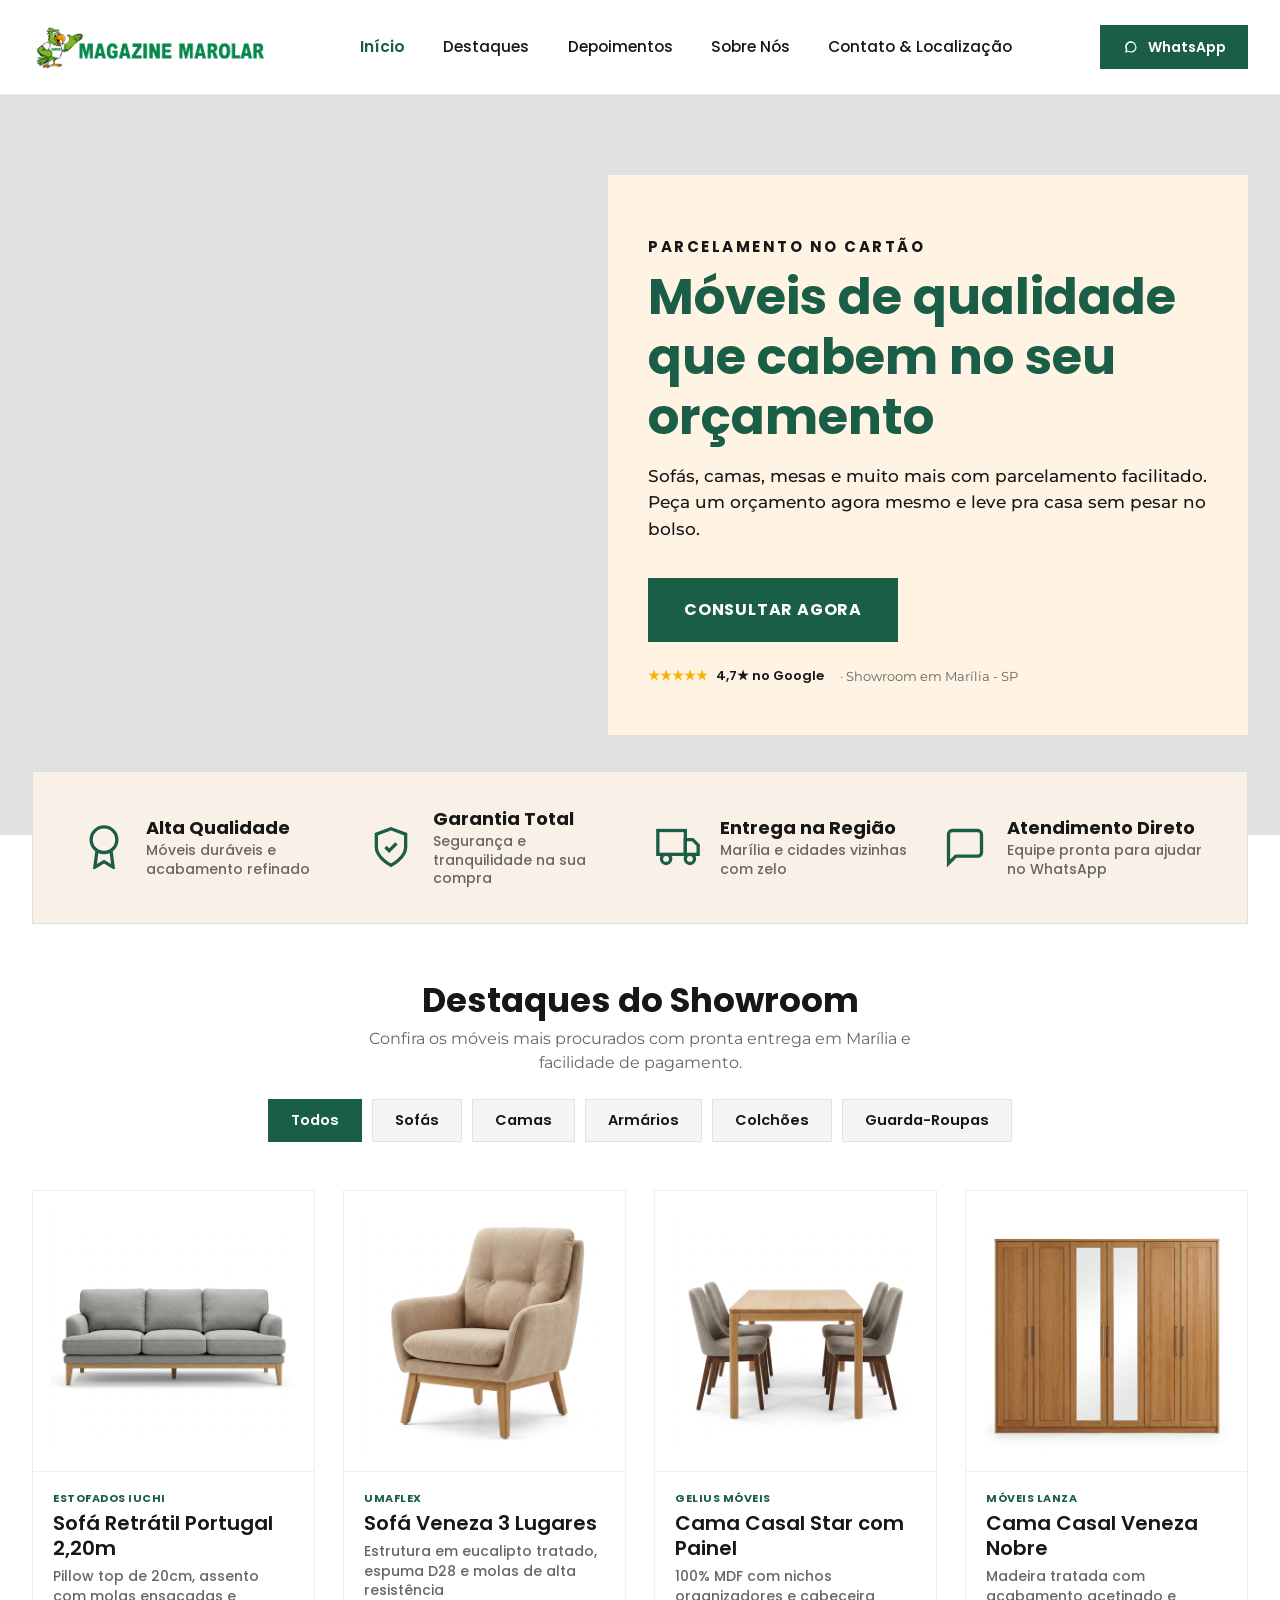
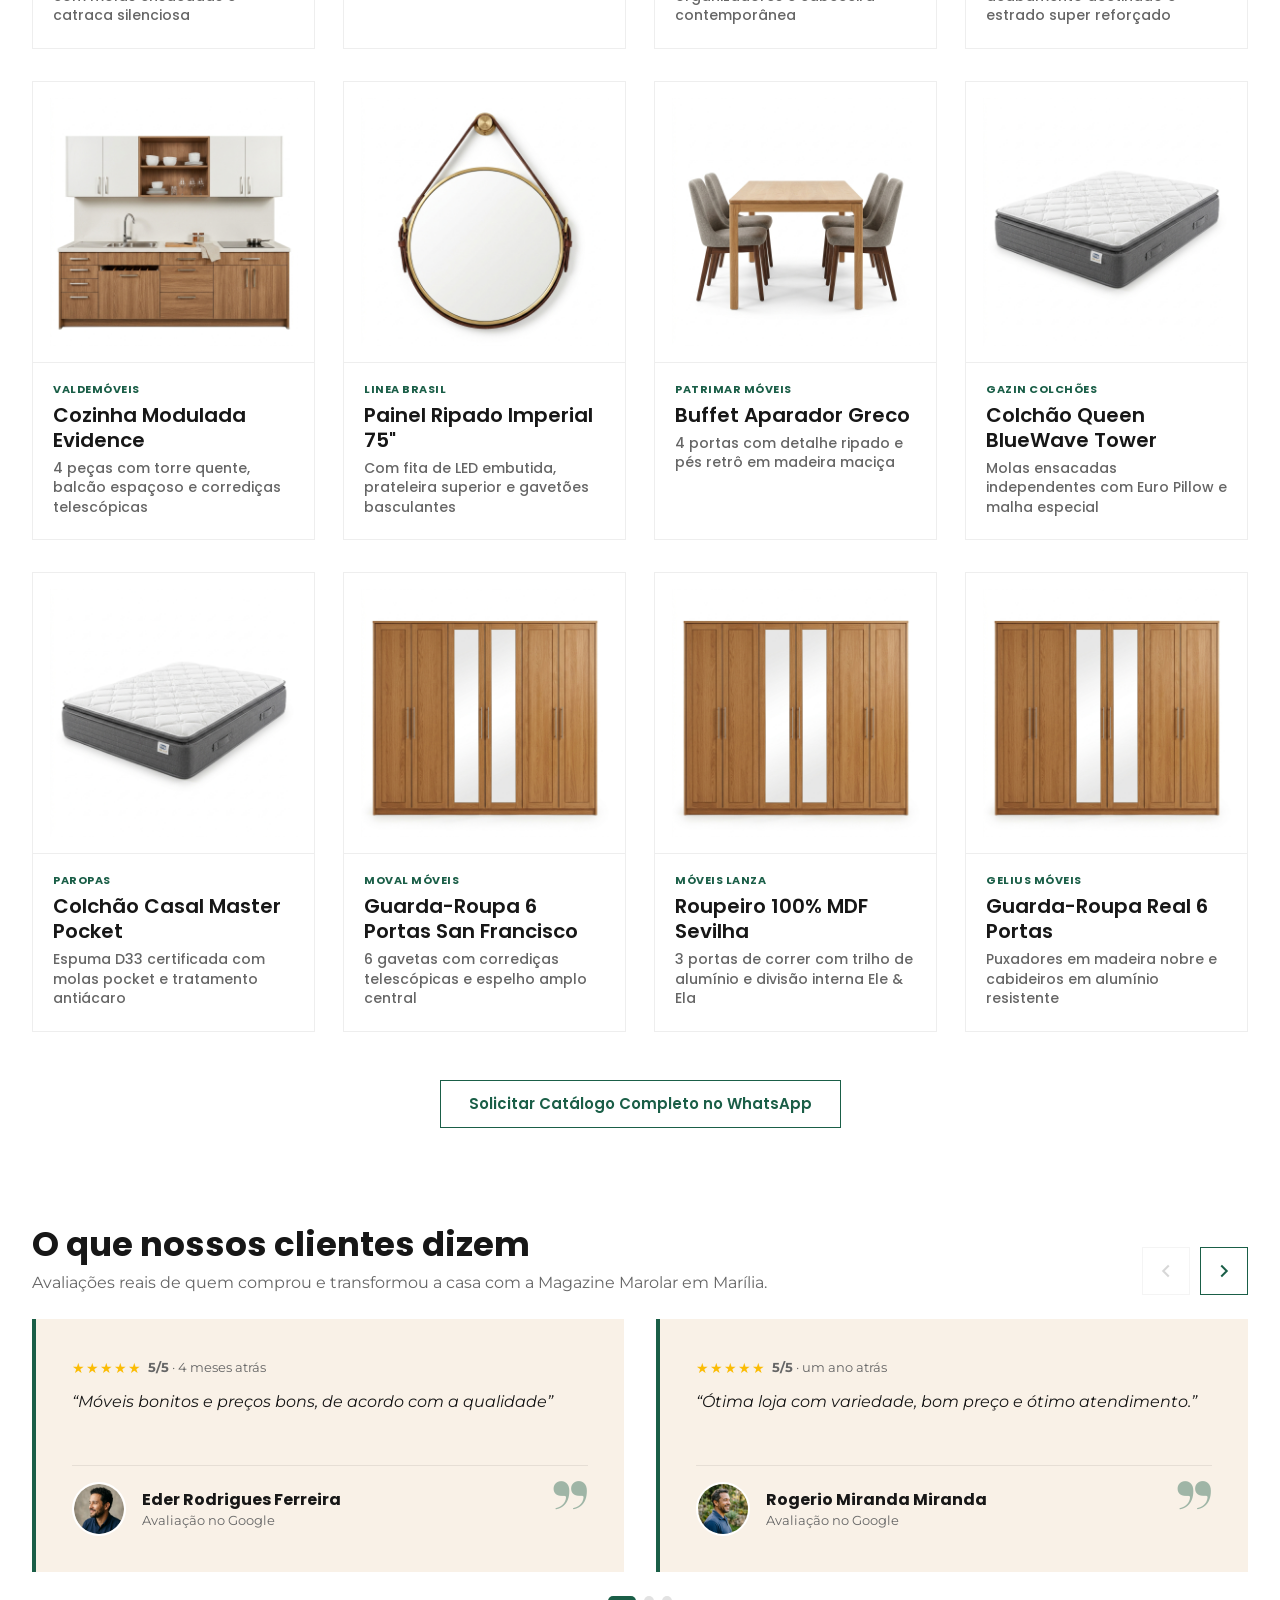
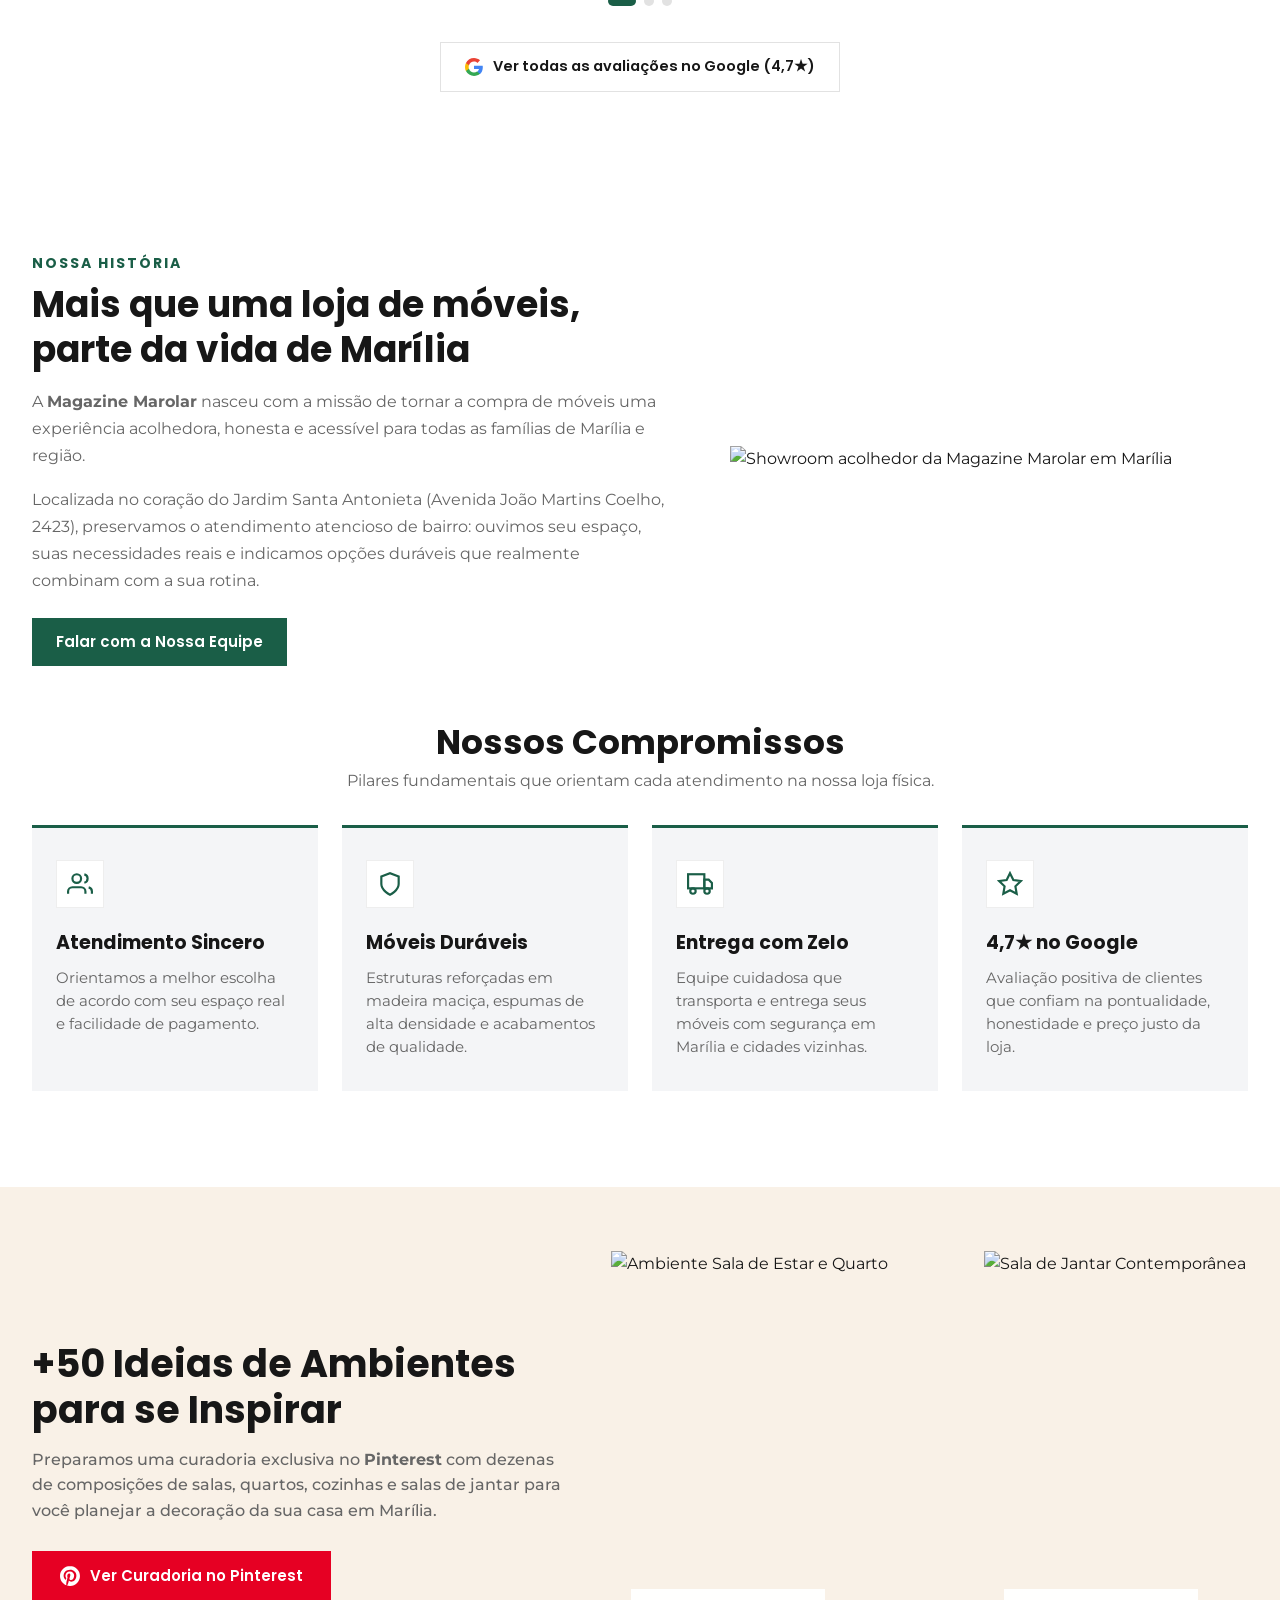
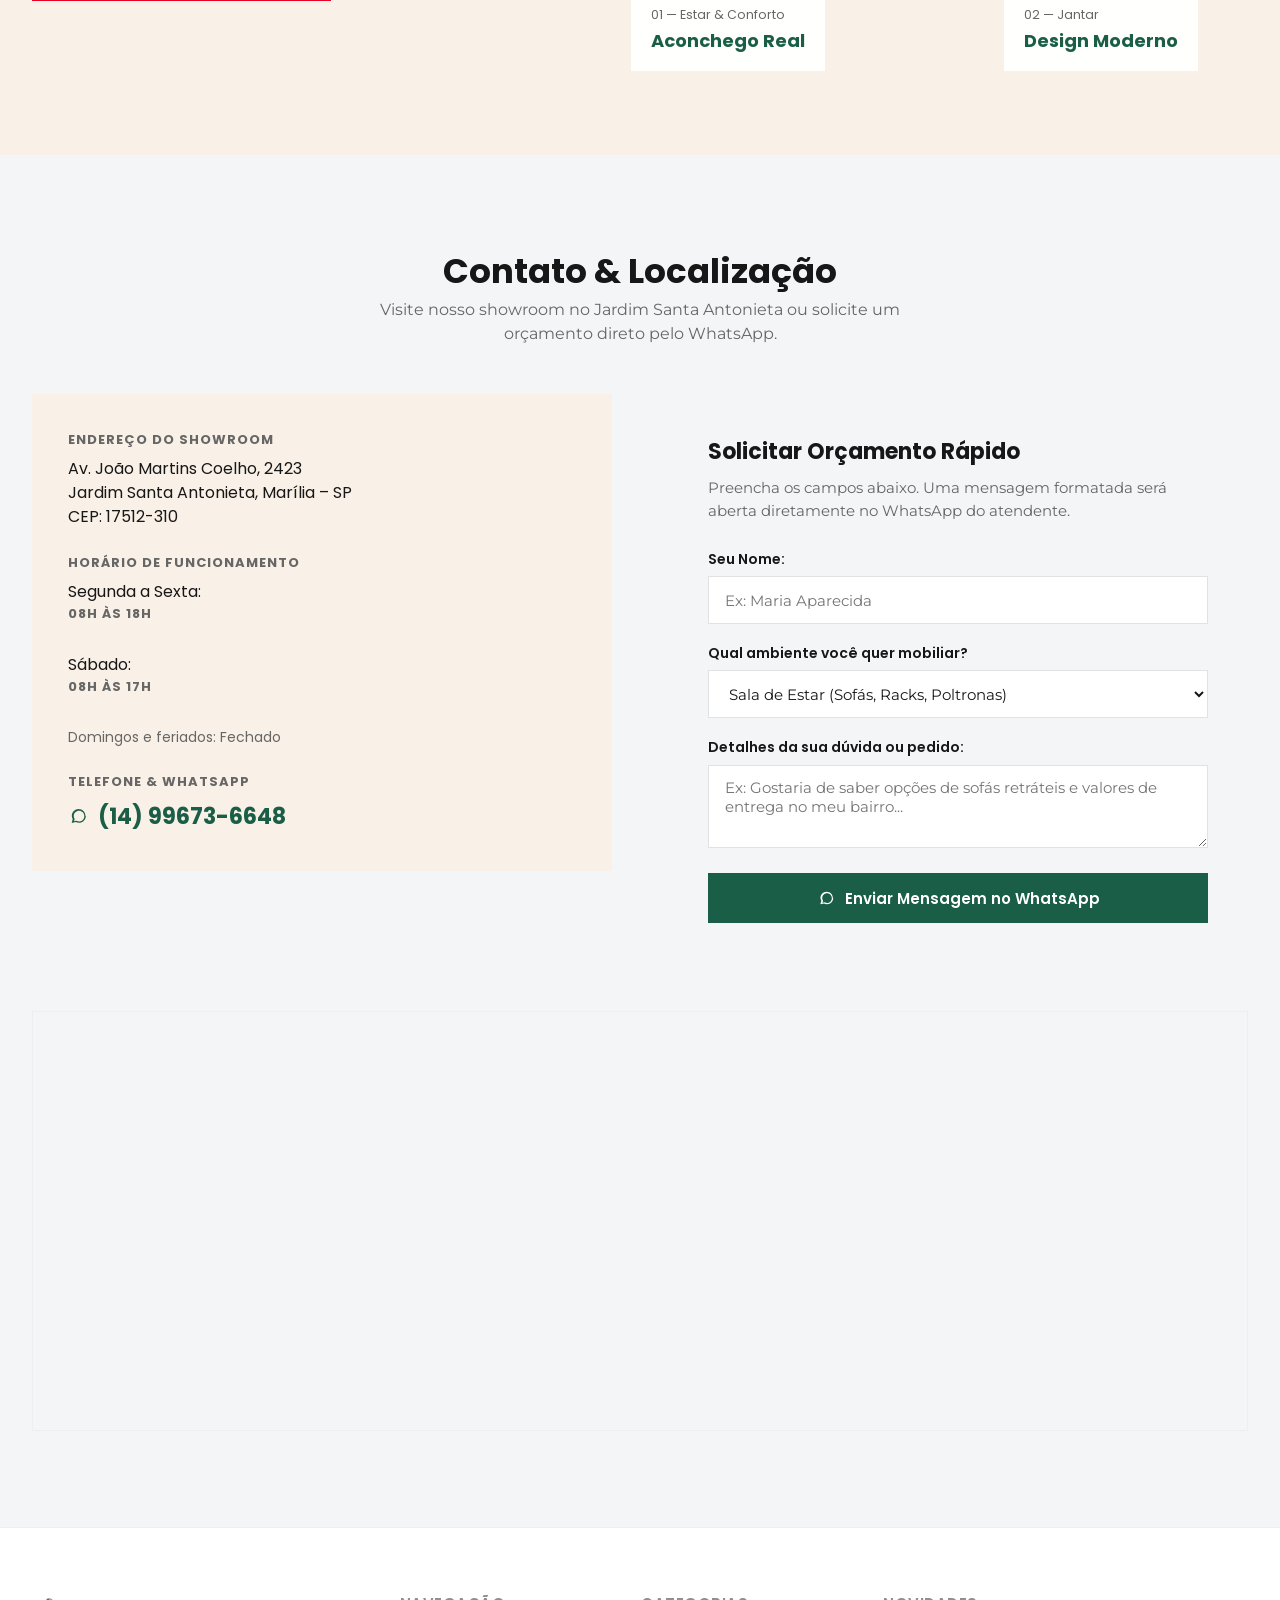
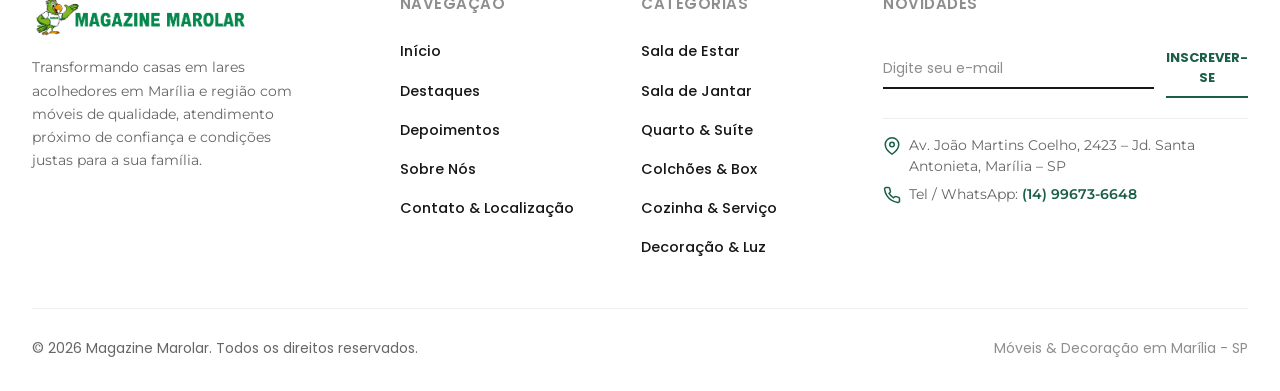
==== contato.html @ 46015330 "feat: site responsivo Magazine Marolar, marcas parceiras, filtros e configs Netlify" ====
<!DOCTYPE html>
<html lang="pt-BR">
<head>
  <meta charset="UTF-8">
  <meta http-equiv="refresh" content="0;url=index.html#contato">
  <title>Magazine Marolar — Contato e localização</title>
  <script>
    window.location.replace("index.html#contato");
  </script>
</head>
<body>
  <p>Redirecionando para a seção Contato &amp; Localização na página principal... <a href="index.html#contato">Clique aqui se não for redirecionado.</a></p>
</body>
</html>
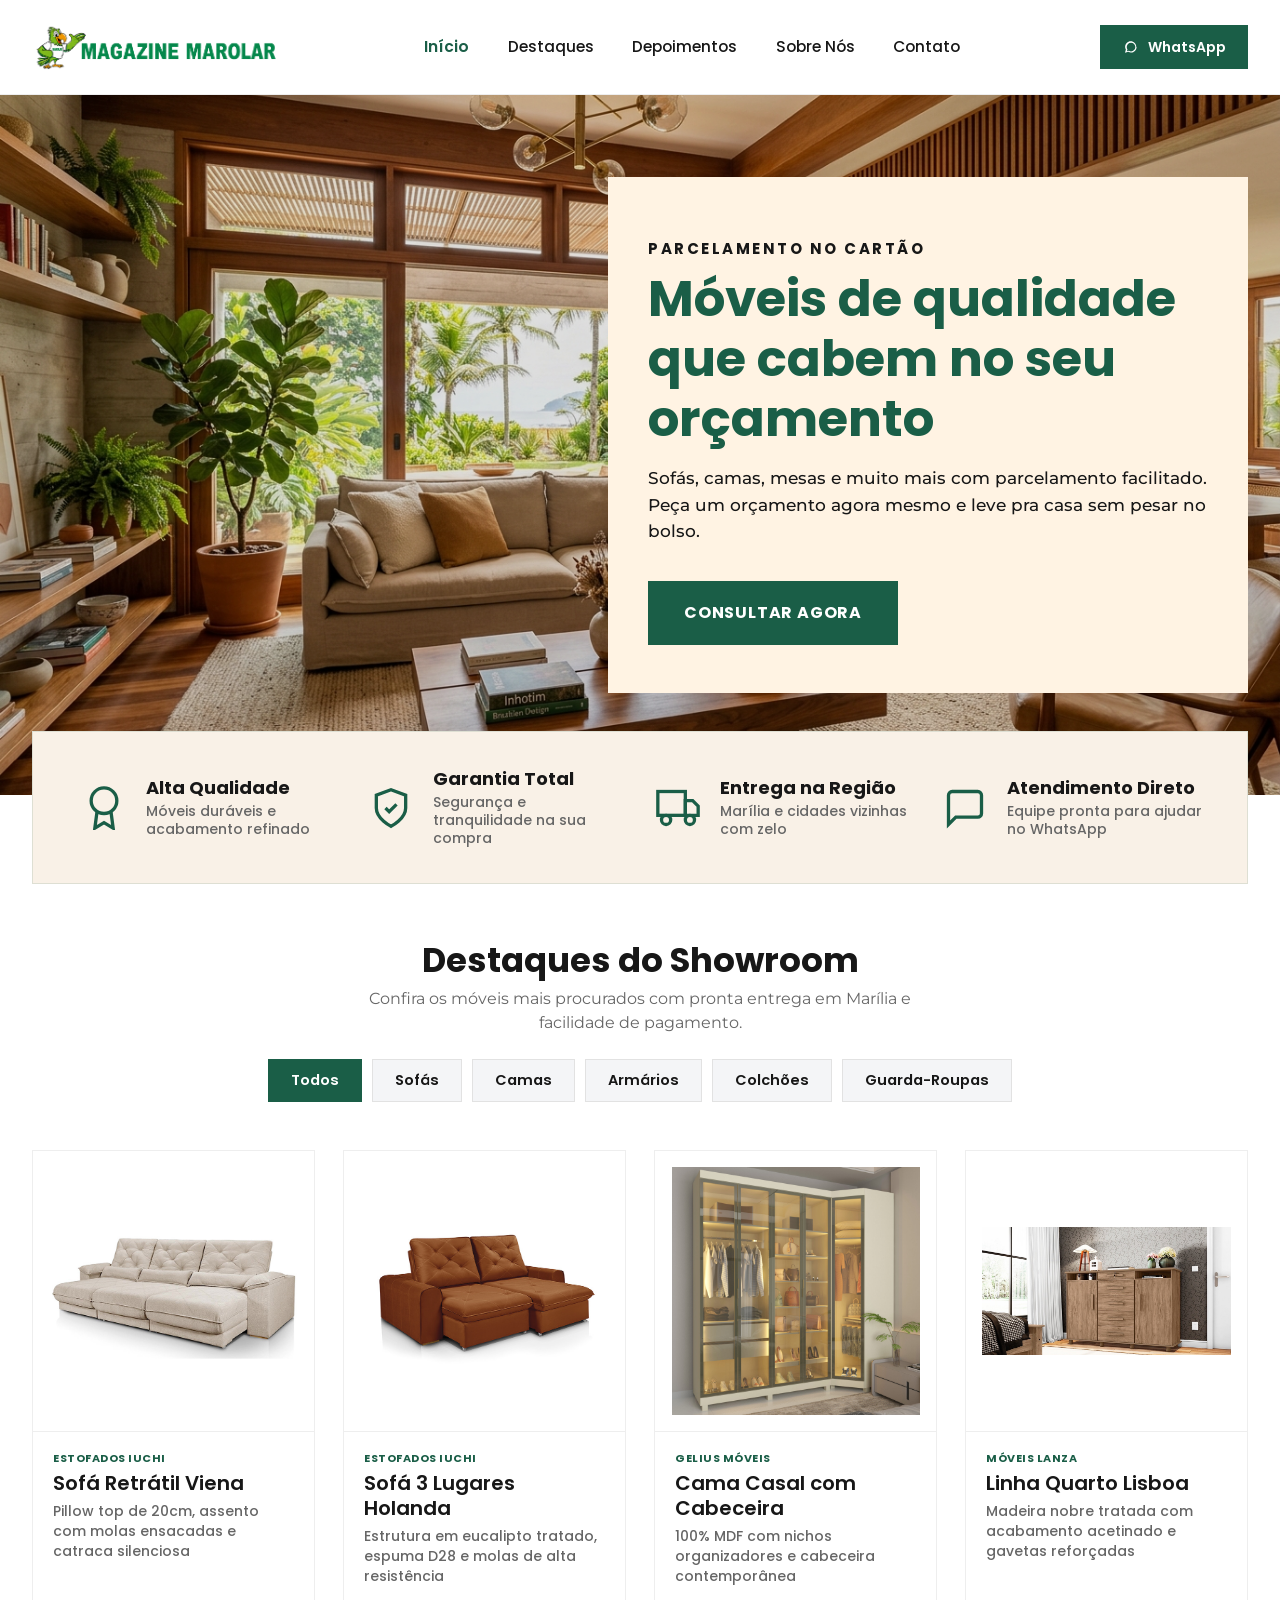
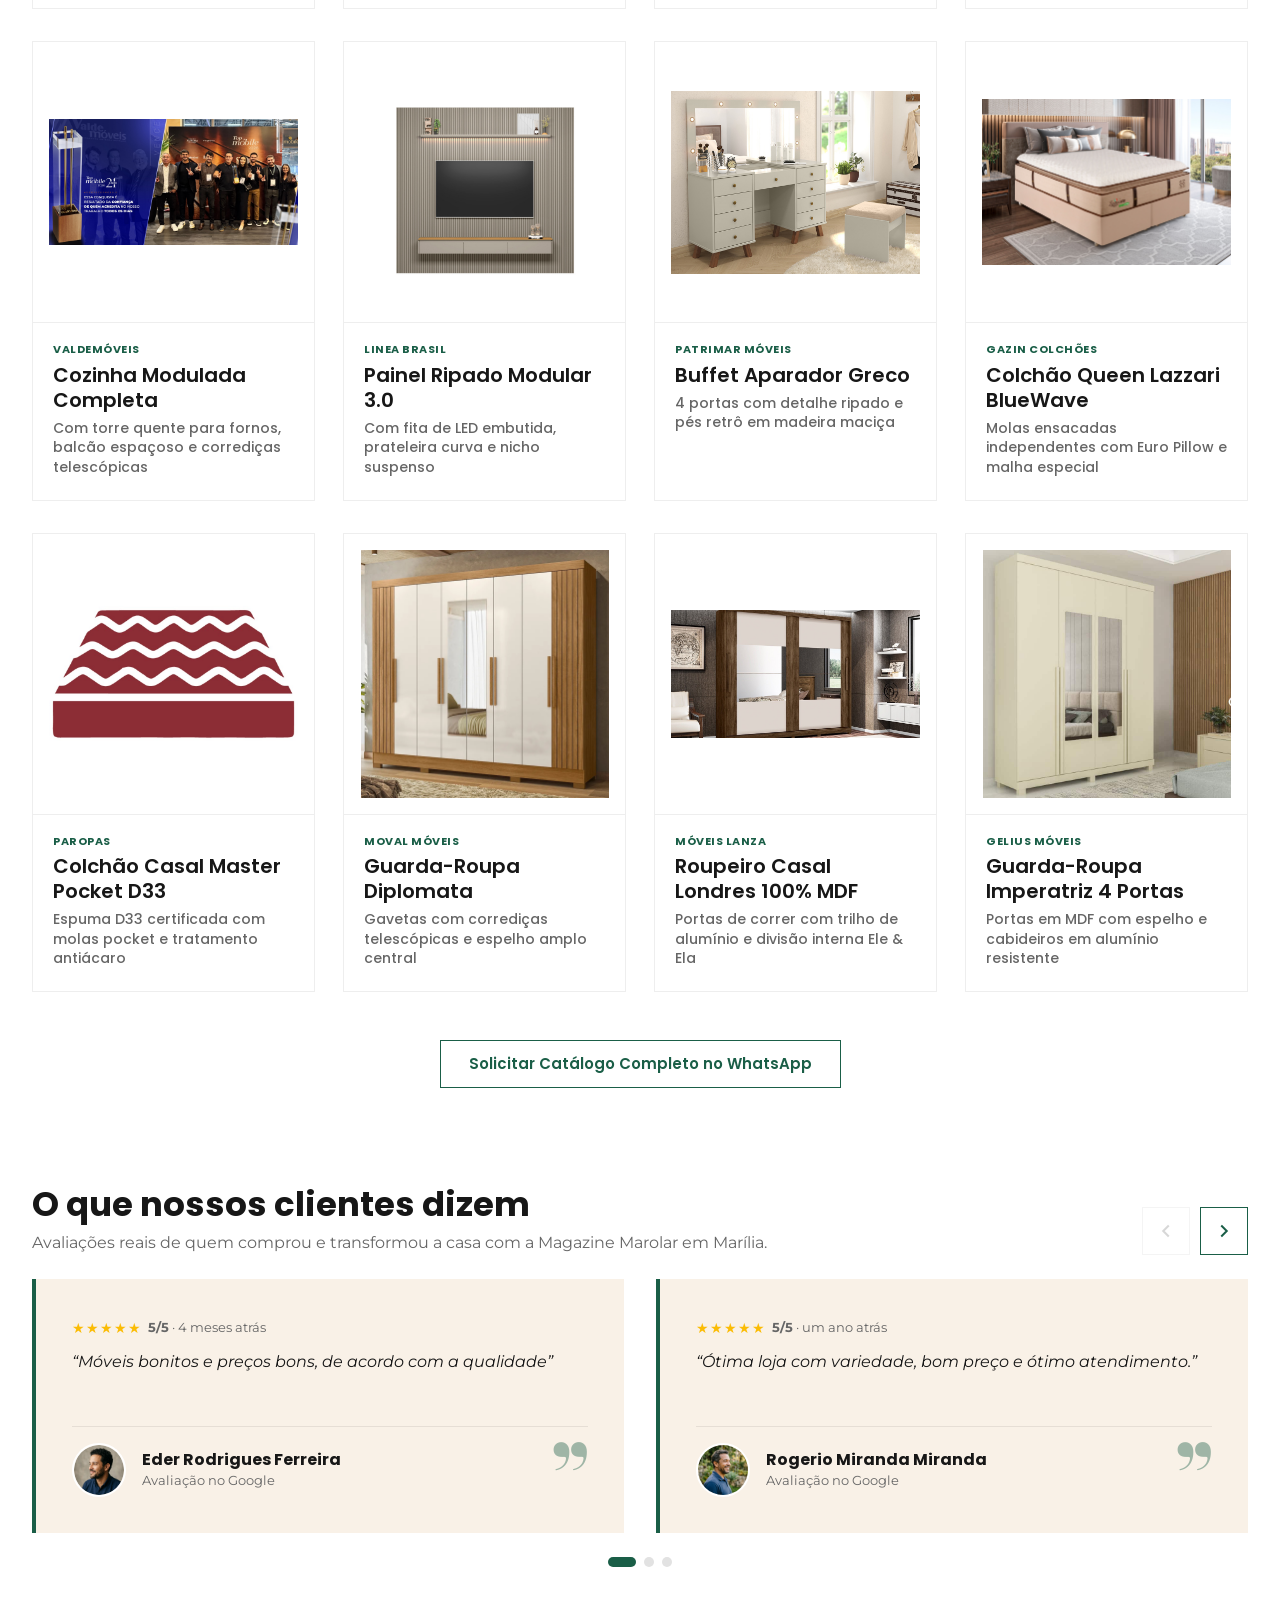
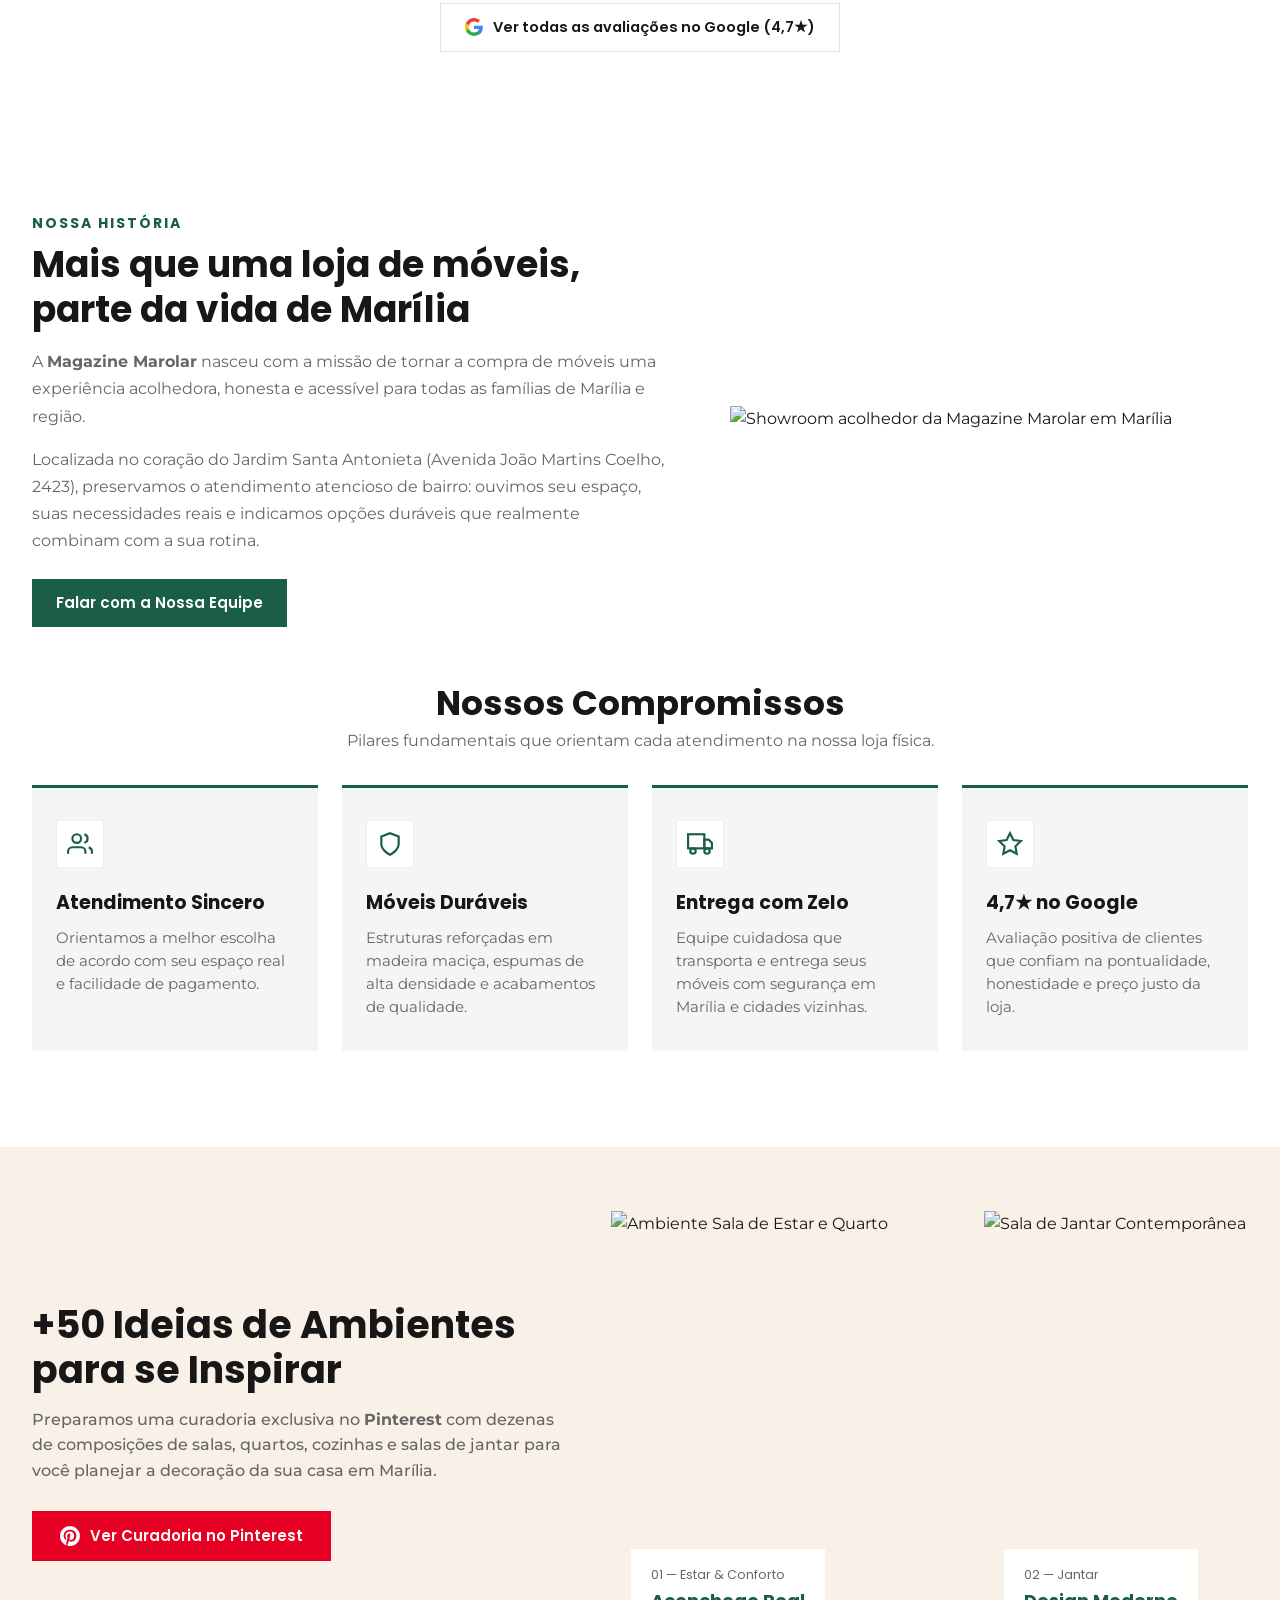
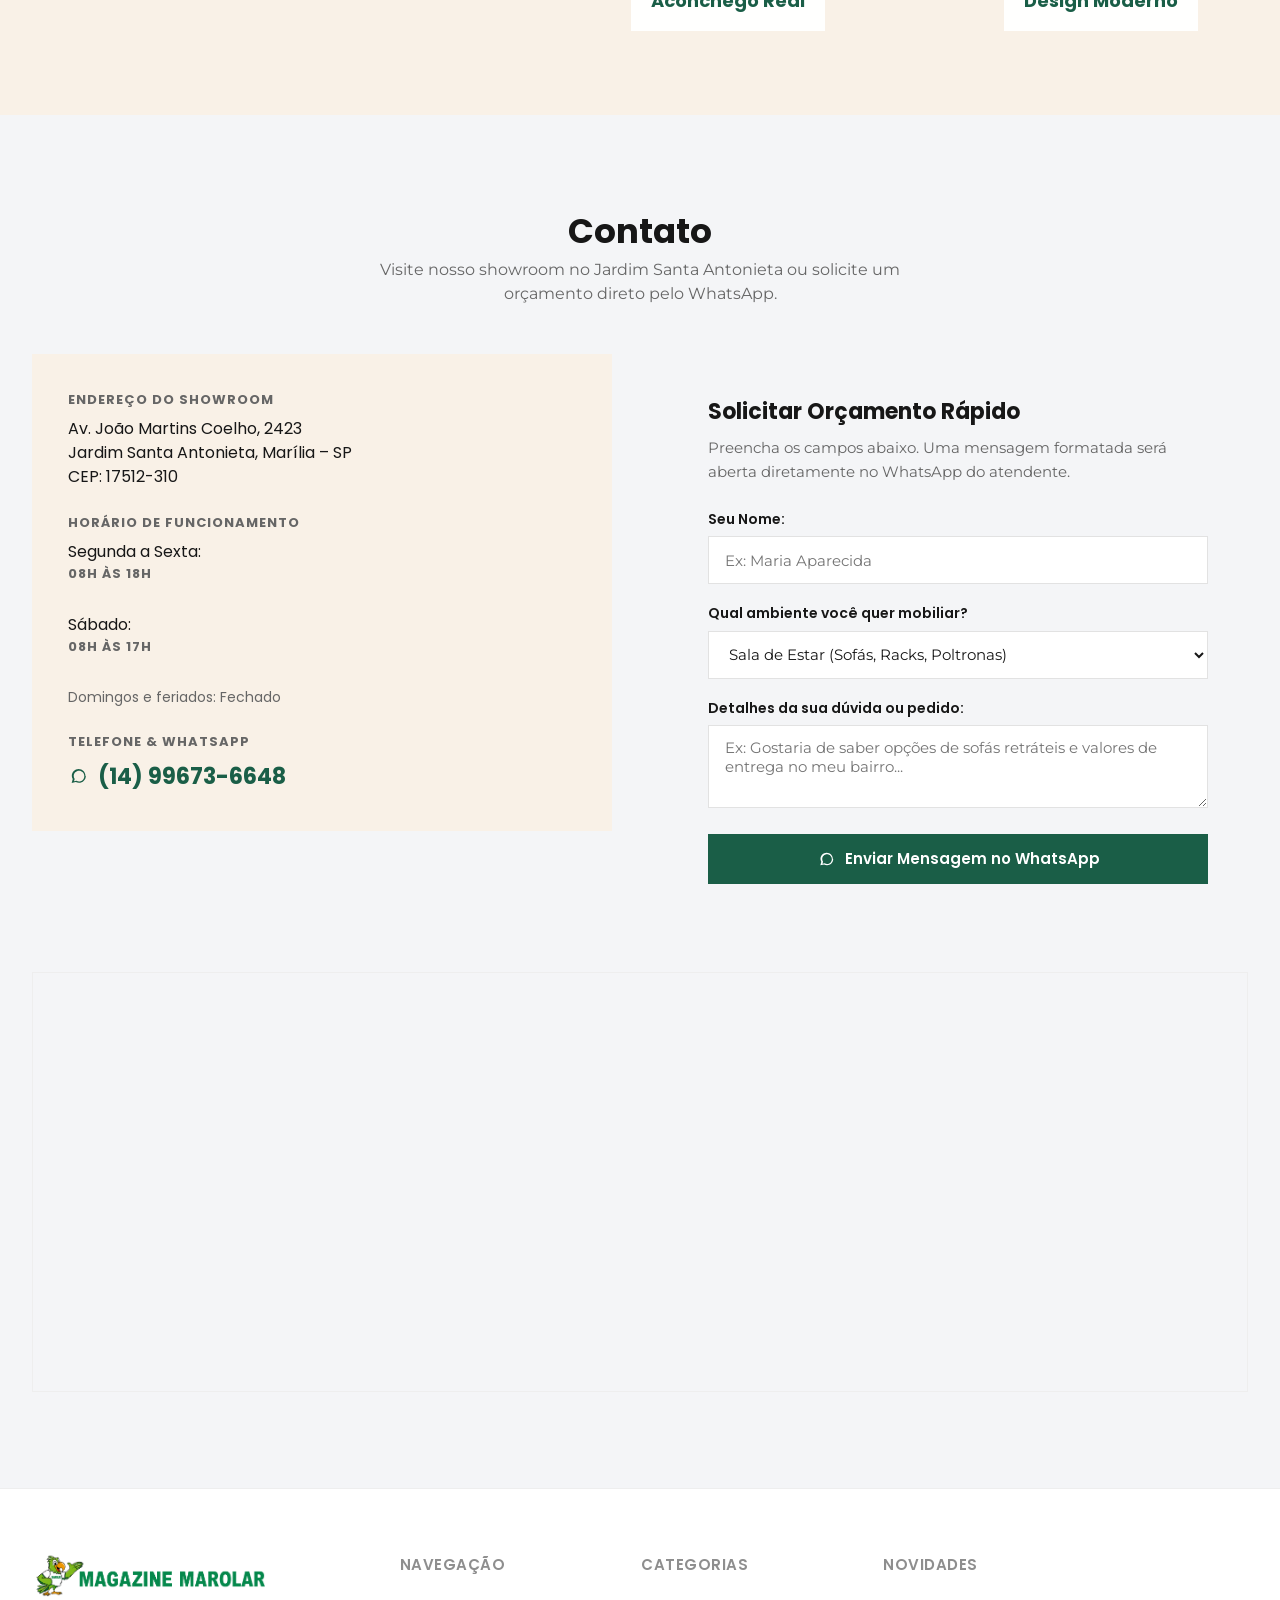
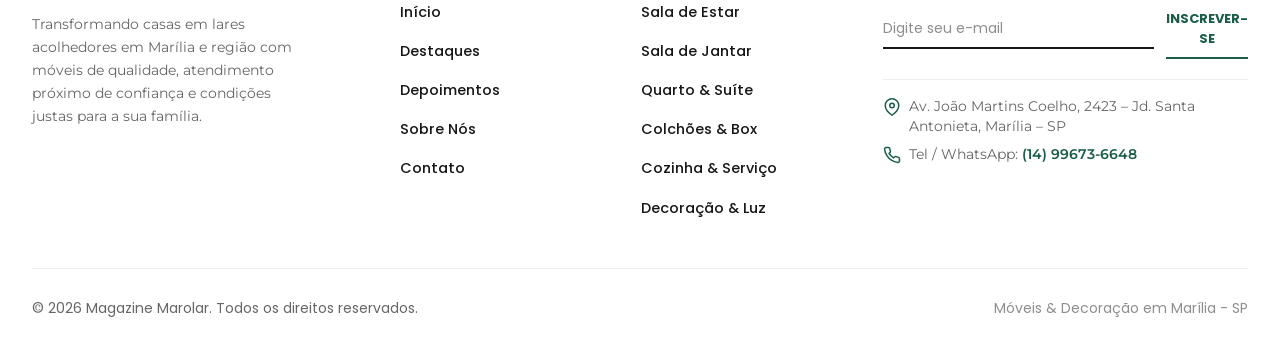
==== commit 7c0ac8af: "feat: nova imagem hero, correcao logo e favicon com fundo branco, menu Contato, sitemap.xml, robots." ====
--- a/contato.html
+++ b/contato.html
@@ -3,12 +3,14 @@
 <head>
   <meta charset="UTF-8">
   <meta http-equiv="refresh" content="0;url=index.html#contato">
-  <title>Magazine Marolar — Contato e localização</title>
+  <title>Magazine Marolar — Contato</title>
+  <link rel="icon" type="image/png" href="public/favicon.png">
+  <link rel="apple-touch-icon" href="public/favicon.png">
   <script>
     window.location.replace("index.html#contato");
   </script>
 </head>
 <body>
-  <p>Redirecionando para a seção Contato &amp; Localização na página principal... <a href="index.html#contato">Clique aqui se não for redirecionado.</a></p>
+  <p>Redirecionando para a seção Contato na página principal... <a href="index.html#contato">Clique aqui se não for redirecionado.</a></p>
 </body>
 </html>
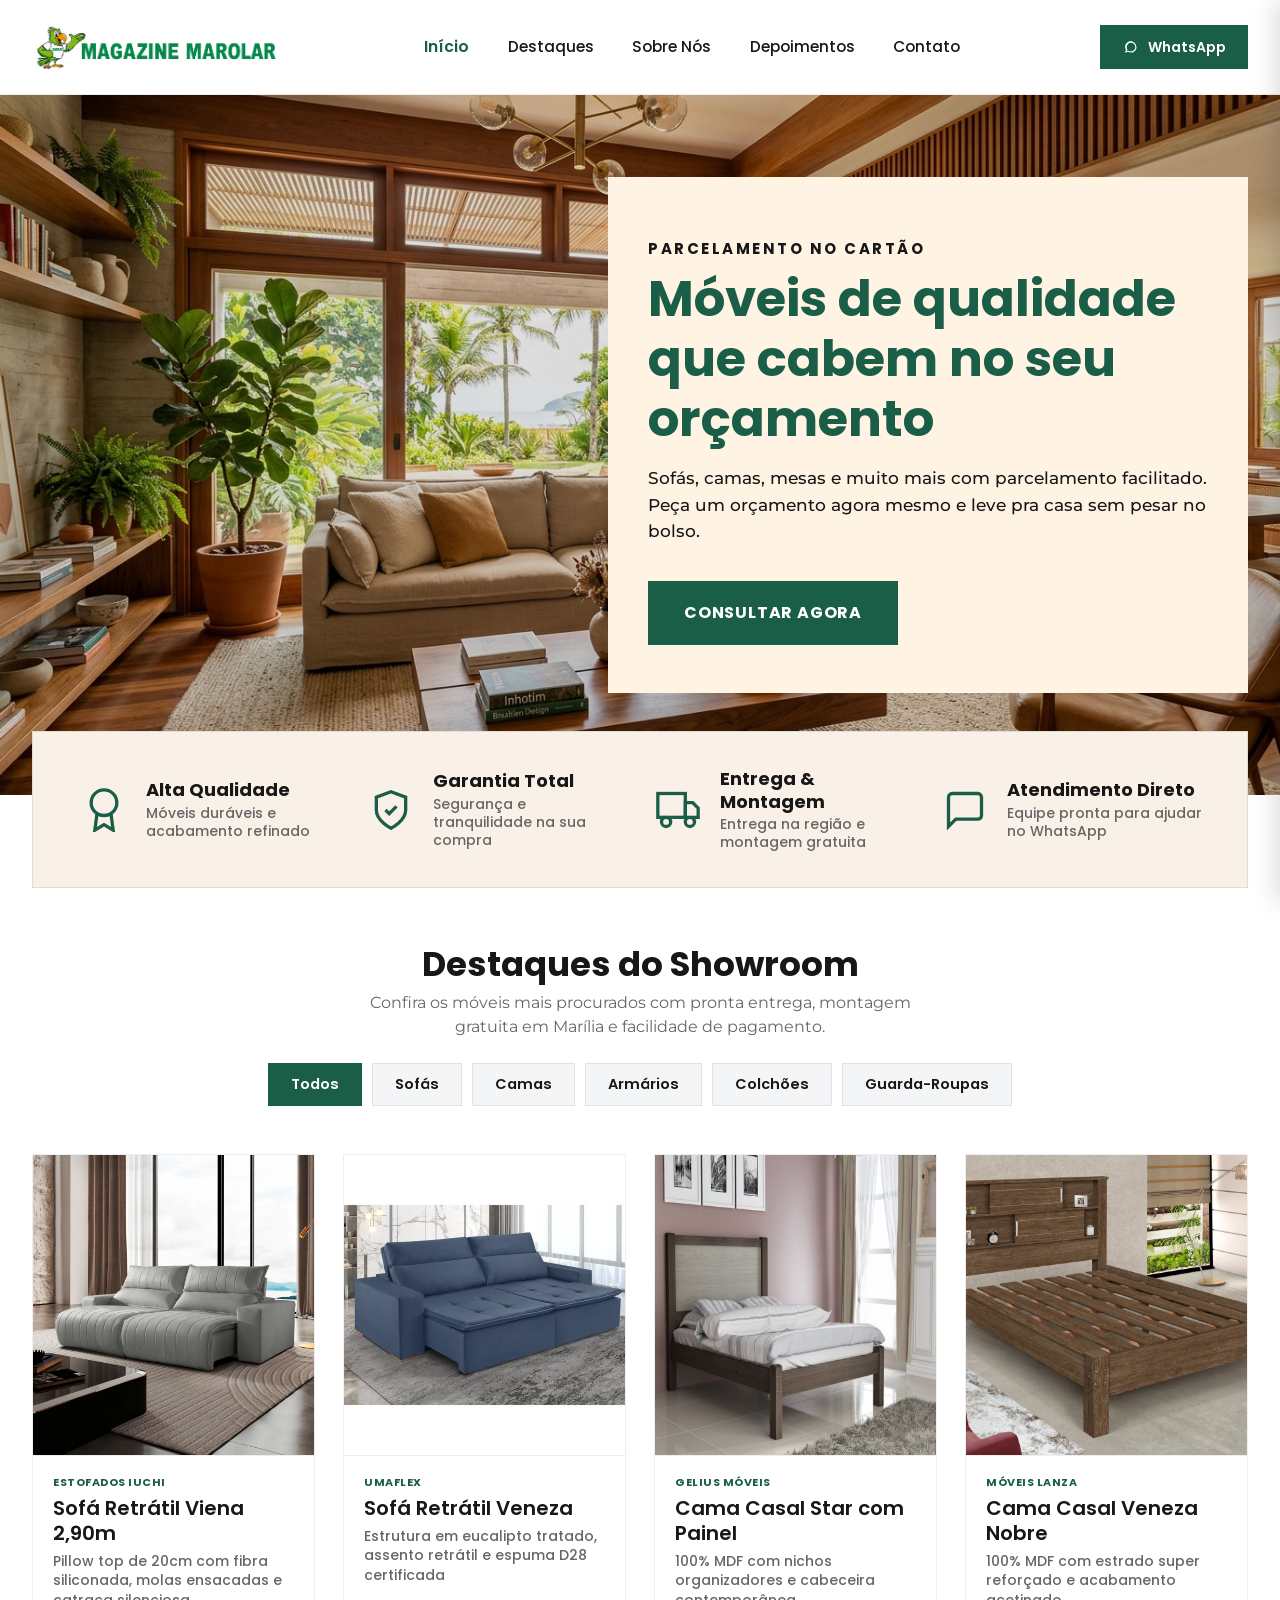
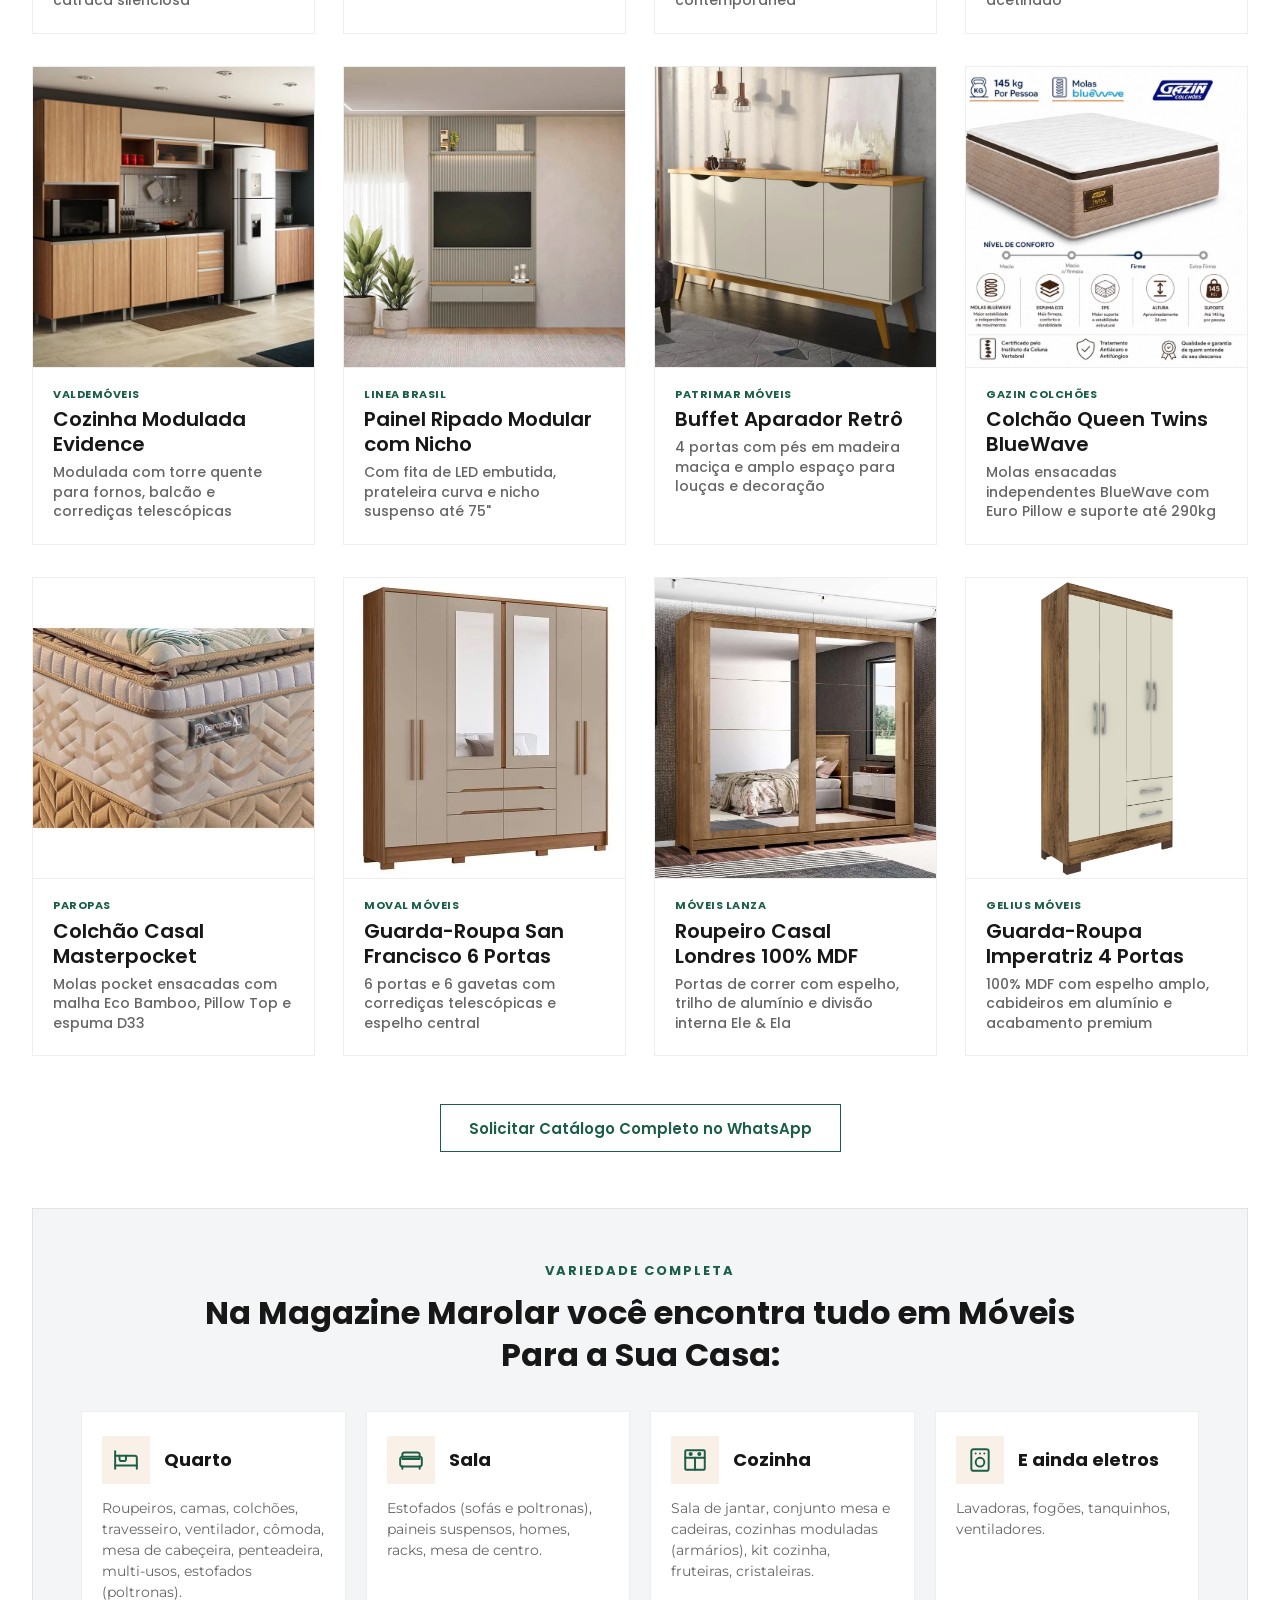
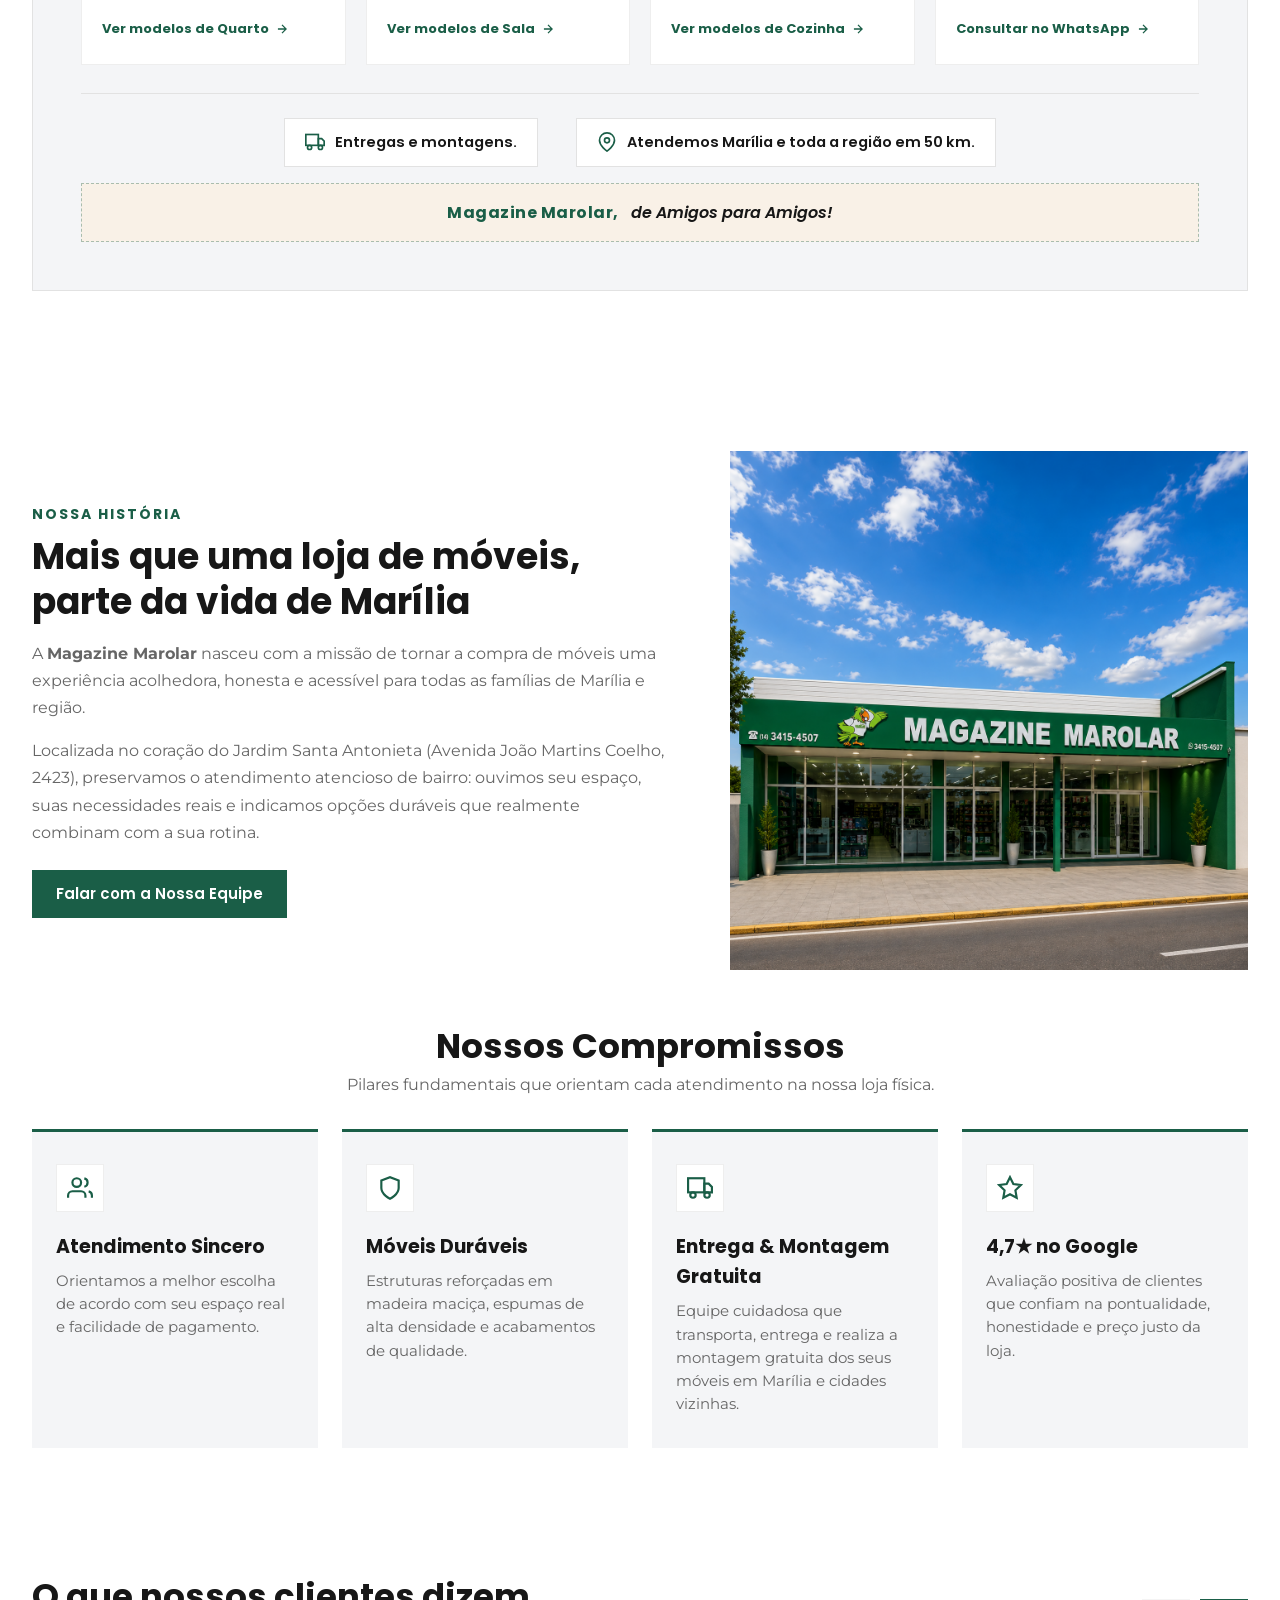
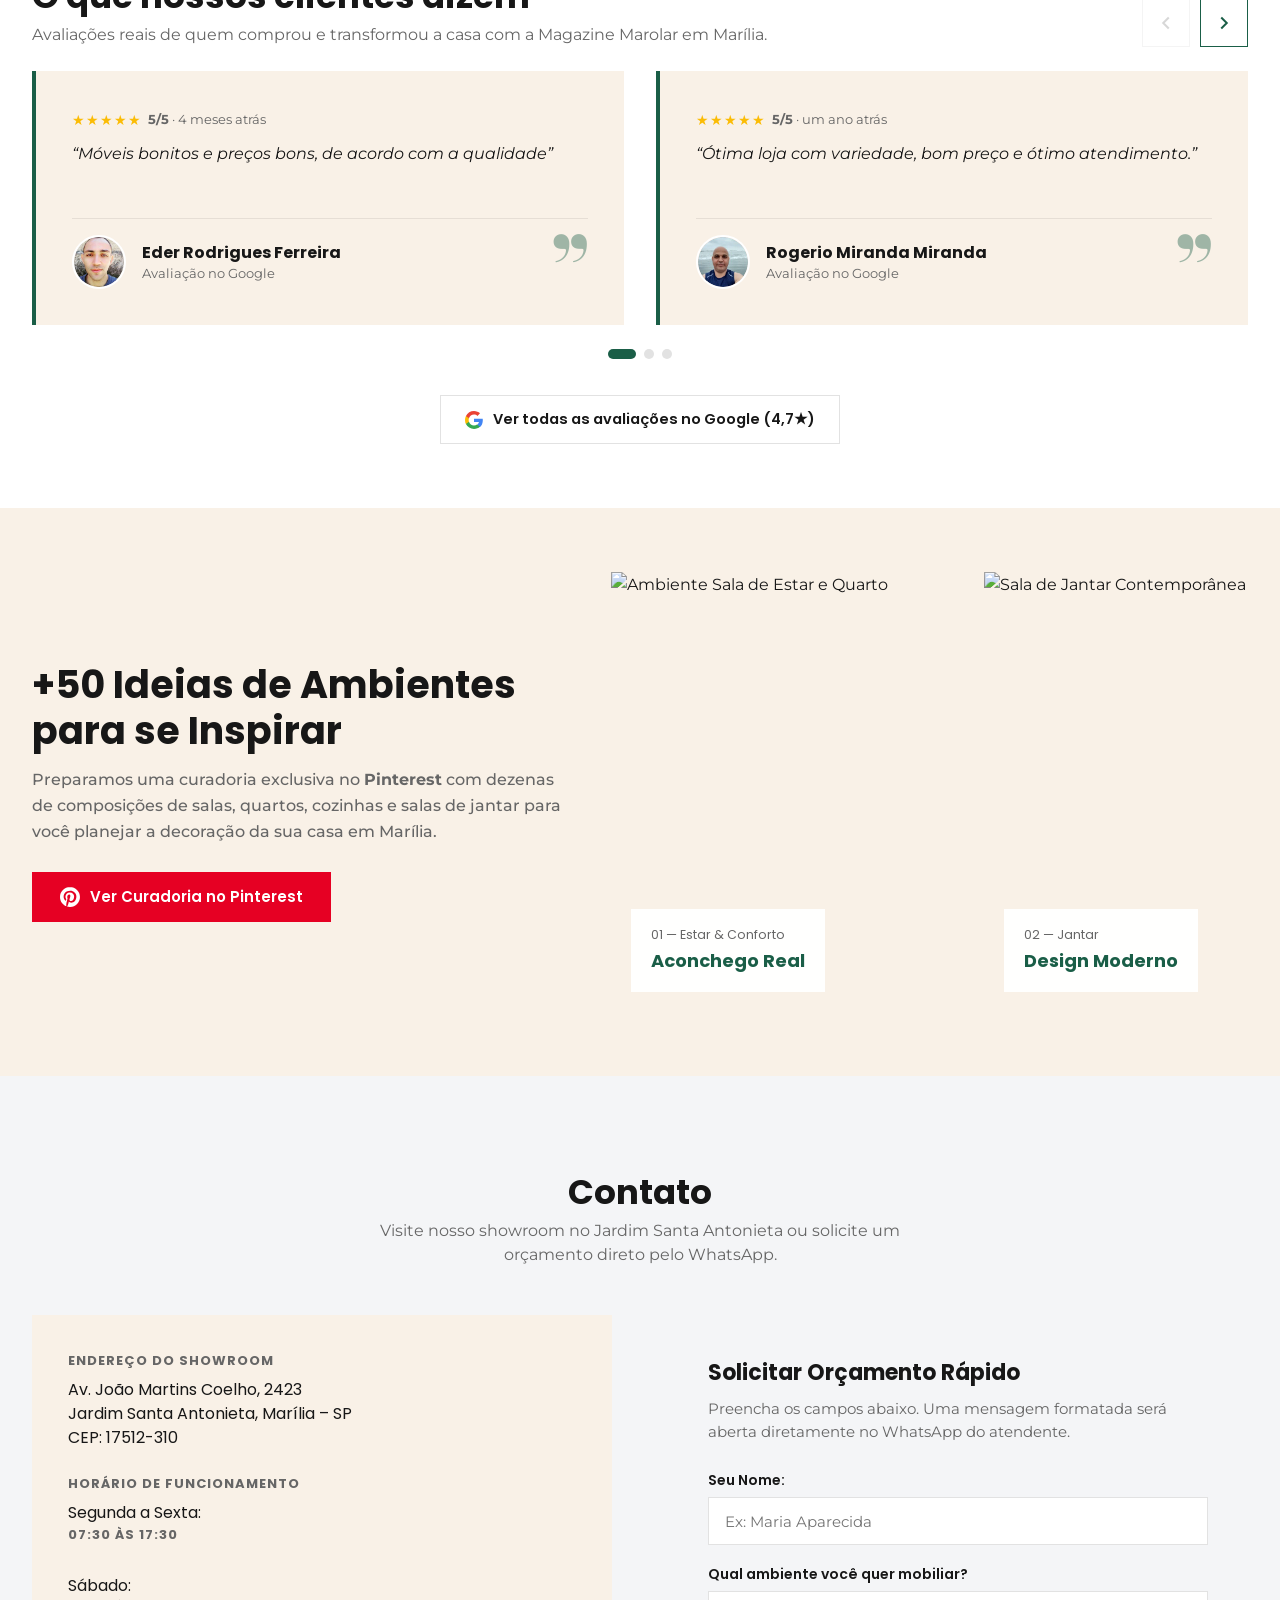
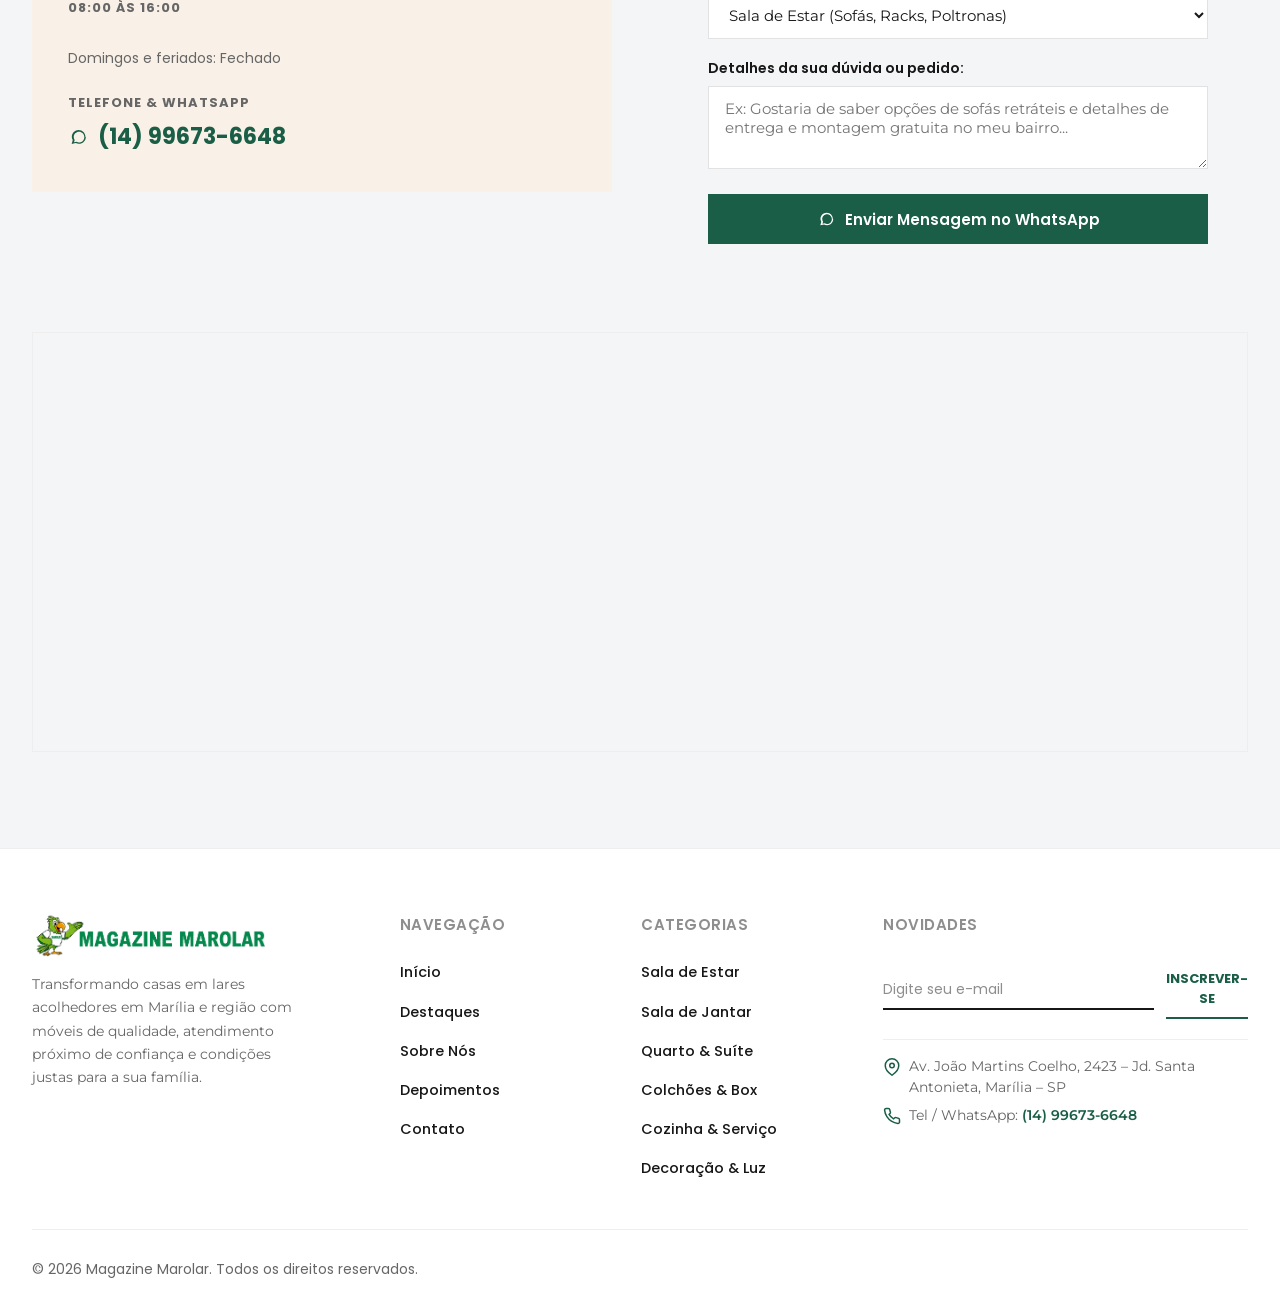
==== commit aef56e51: "feat: adiciona novo favicon e imagem og:image com metadados para redes sociais" ====
--- a/contato.html
+++ b/contato.html
@@ -5,6 +5,7 @@
   <meta http-equiv="refresh" content="0;url=index.html#contato">
   <title>Magazine Marolar — Contato</title>
   <link rel="icon" type="image/png" href="public/favicon.png">
+  <link rel="shortcut icon" href="public/favicon.ico">
   <link rel="apple-touch-icon" href="public/favicon.png">
   <script>
     window.location.replace("index.html#contato");
